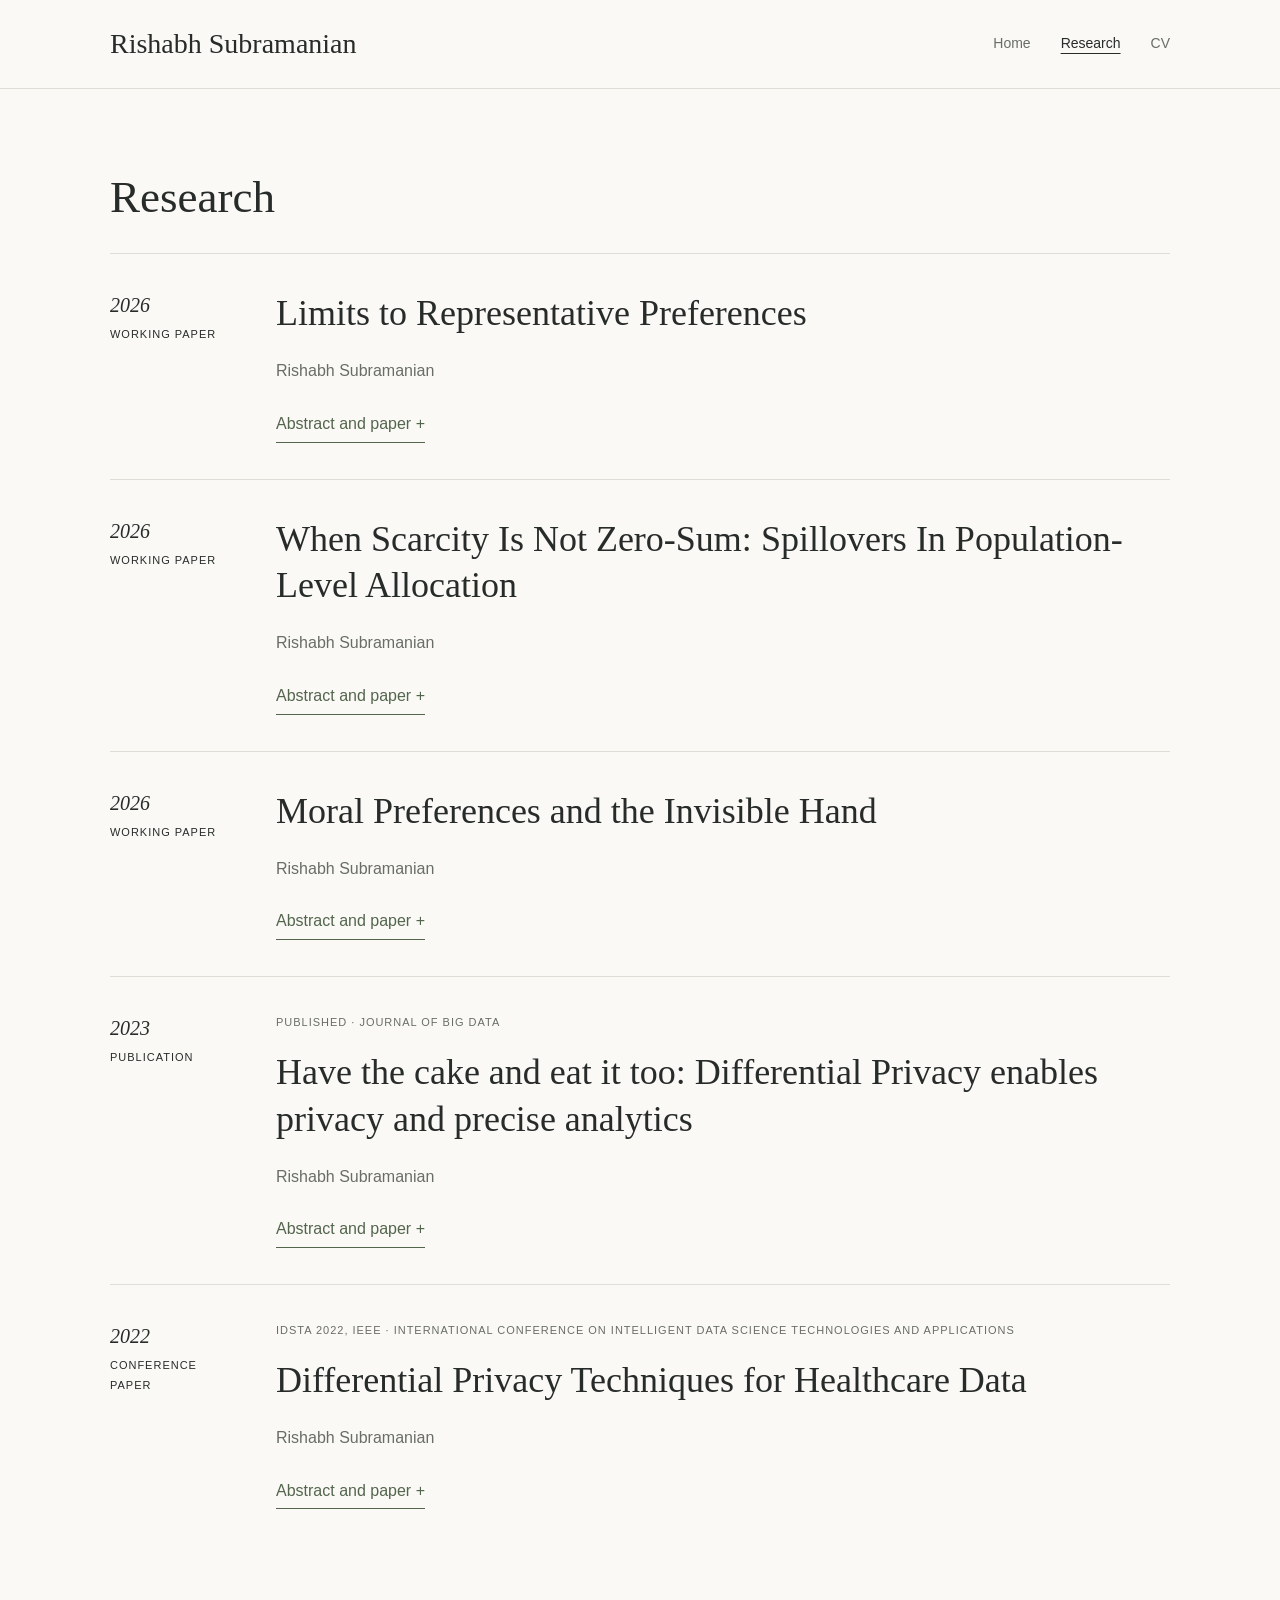
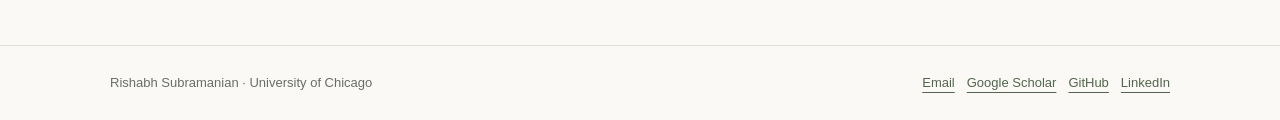
==== research/index.html @ 196c3efc "Add favicon" ====
<!doctype html>
<html lang="en">
<head>
  <meta charset="utf-8">
  <meta name="viewport" content="width=device-width, initial-scale=1">
  <meta name="description" content="Rishabh Subramanian — economics and mathematics at the University of Chicago. Research and curriculum vitae.">
  <title>Research | Rishabh Subramanian</title>
  <link rel="stylesheet" href="/style.css">
  <link rel="icon" type="image/svg+xml" href="/favicon.svg">
</head>
<body>
  <a class="skip-link" href="#main">Skip to content</a>
  <header class="site-header">
    <div class="container header-inner">
      <a class="wordmark" href="index.html">Rishabh Subramanian</a>
      <nav aria-label="Main navigation"><a href="/">Home</a><a href="/research/" aria-current="page">Research</a><a href="/cv.pdf">CV</a></nav>
    </div>
  </header>
  <main id="main" class="container">
    <section class="narrow" aria-labelledby="research-title">
      <h1 id="research-title">Research</h1>

      <article class="paper">
        <div class="paper-meta">
          <span class="paper-year">2026</span>
          <span class="paper-type">Working paper</span>
        </div>
        <div class="paper-content">
          <!-- <p class="paper-status"></p> -->
          <h2 class="paper-title">Limits to Representative Preferences</h2>
          <p class="paper-authors">Rishabh Subramanian</p>
          <details class="paper-details">
            <summary>Abstract and paper</summary>
            <div class="paper-abstract">
              <p>
                Your abstract goes here.
              </p>
              <a href="/research/papers/Limits to Representative Preferences.pdf">Read paper (PDF) ↗</a>
            </div>
          </details>
        </div>
      </article>

      <article class="paper">
        <div class="paper-meta">
          <span class="paper-year">2026</span>
          <span class="paper-type">Working paper</span>
        </div>
        <div class="paper-content">
          <!-- <p class="paper-status"></p> -->
          <h2 class="paper-title">When Scarcity Is Not Zero-Sum: Spillovers In Population-Level Allocation</h2>
          <p class="paper-authors">Rishabh Subramanian</p>
          <details class="paper-details">
            <summary>Abstract and paper</summary>
            <div class="paper-abstract">
              <p>
                Your abstract goes here.
              </p>
              <a href="/research/papers/When Scarcity Is Not Zero-Sum.pdf">Read paper (PDF) ↗</a>
            </div>
          </details>
        </div>
      </article>

      <article class="paper">
        <div class="paper-meta">
          <span class="paper-year">2026</span>
          <span class="paper-type">Working paper</span>
        </div>
        <div class="paper-content">
          <!-- <p class="paper-status"></p> -->
          <h2 class="paper-title">Moral Preferences and the Invisible Hand</h2>
          <p class="paper-authors">Rishabh Subramanian</p>
          <details class="paper-details">
            <summary>Abstract and paper</summary>
            <div class="paper-abstract">
              <p>
                I study the efficiency of firms' production decisions when these decisions generate costs for consumers with moral concerns. Specifically, I study firms' choices between ethical and unethical production regimes when compared to an efficient benchmark. Firms only observe consumers' behavioral responses to moral concern, i.e., the change in their demand, while the efficient benchmark would value the level of moral harm itself. Two economies that differ in their level of moral harm faced by consumers may induce the same regime choice by firms even when the efficient benchmark would differ. I show that this leads to firms generically making inefficient regime choices when consumers display intermediate levels of moral concern, while they choose efficiently for high and low levels of moral concern. When moral concern rises, demand can become less elastic, letting firms generate greater markups in the unethical regime, which causes firms to persist with unethical production even when inefficient. In contrast, if the fall in demand due to increased moral concern is high enough, firms may choose to produce ethically even when the cost saving from unethical production makes switching to ethical production inefficient. A corrective Pigouvian tax or subsidy can restore efficiency in principle, but its rate cannot be identified from market data alone.
              </p>
              <a href="/research/papers/Moral Preferences and the Invisible Hand.pdf">Read paper (PDF) ↗</a>
            </div>
          </details>
        </div>
      </article>

      <article class="paper">
        <div class="paper-meta">
          <span class="paper-year">2023</span>
          <span class="paper-type">Publication</span>
        </div>
        <div class="paper-content">
          <p class="paper-status">Published · Journal of Big Data</p>
          <h2 class="paper-title">Have the cake and eat it too: Differential Privacy enables privacy and precise analytics</h2>
          <p class="paper-authors">Rishabh Subramanian</p>
          <details class="paper-details">
            <summary>Abstract and paper</summary>
            <div class="paper-abstract">
              <p>
                Existing research in differential privacy, whose applications have exploded across functional areas in the last few years, describes an intrinsic trade-off between the privacy of a dataset and its utility for analytics. Resolving this trade-off critically impacts potential applications of differential privacy to protect privacy in datasets even while enabling analytics using them. In contrast to the existing literature, this paper shows how differential privacy can be employed to precisely—not approximately—retrieve the analytics on the original dataset. We examine, conceptually and empirically, the impact of noise addition on the quality of data analytics. We show that the accuracy of analytics following noise addition increases with the privacy budget and the variance of the independent variable. Also, the accuracy of analytics following noise addition increases disproportionately with an increase in the privacy budget when the variance of the independent variable is greater. Using actual data to which we add Laplace noise, we provide evidence supporting these two predictions. We then demonstrate our central thesis that, once the privacy budget employed for differential privacy is declared and certain conditions for noise addition are satisfied, the slope parameters in the original dataset can be accurately retrieved using the estimates in the modified dataset of the variance of the independent variable and the slope parameter. Thus, differential privacy can enable robust privacy as well as precise data analytics.
              </p>
              <a href="/research/papers/Have the cake and eat it too.pdf">Read paper (PDF) ↗</a>
            </div>
          </details>
        </div>
      </article>

      <article class="paper">
        <div class="paper-meta">
          <span class="paper-year">2022</span>
          <span class="paper-type">Conference paper</span>
        </div>
        <div class="paper-content">
          <p class="paper-status">IDSTA 2022, IEEE · International Conference on Intelligent Data Science Technologies and Applications</p>
          <h2 class="paper-title">Differential Privacy Techniques for Healthcare Data</h2>
          <p class="paper-authors">Rishabh Subramanian</p>
          <details class="paper-details">
            <summary>Abstract and paper</summary>
            <div class="paper-abstract">
              <p>
                This paper analyzes techniques to enable differential privacy by adding Laplace noise to healthcare data. First, as healthcare data contain natural constraints for data to take only integral values, we show that drawing only integral values does not provide differential privacy. In contrast, rounding randomly drawn values to the nearest integer provides differential privacy. Second, when a variable is constructed using two other variables, noise must be added to only one of them. Third, if the constructed variable is a fraction, then noise must be added to its constituent private variables, and not to the fraction directly. Fourth, the accuracy of analytics following noise addition increases with the privacy budget, ϵ, and the variance of the independent variable. Finally, the accuracy of analytics following noise addition increases disproportionately with an increase in the privacy budget when the variance of the independent variable is greater. Using actual healthcare data, we provide evidence supporting the two predictions on the accuracy of data analytics. Crucially, to enable accuracy of data analytics with differential privacy, we derive a relationship to extract the slope parameter in the original dataset using the slope parameter in the noisy dataset.
              </p>
              <a href="/research/papers/Differential Privacy Techniques for Healthcare Data.pdf">Read paper (PDF) ↗</a>
            </div>
          </details>
        </div>
      </article>

    </section>
  </main>
  <footer class="site-footer">
    <div class="container footer-inner">
      <p>Rishabh Subramanian · University of Chicago</p>
    
      <div class="footer-links">
        <a href="mailto:rishabhs@uchicago.edu">Email</a>
        <a href="https://scholar.google.com/citations?user=x4bt2sMAAAAJ&hl=en">Google Scholar</a>
        <a href="https://github.com/RishabhSubramanian">GitHub</a>
        <a href="www.linkedin.com/in/rishabh-subramanian-816322282">LinkedIn</a>
      </div>
    </div>
  </footer>
</body>
</html>
---- style.css ----
* { box-sizing: border-box; }
:root { --paper: #faf9f6; --ink: #272b29; --muted: #696d67; --line: #dedfd7; --accent: #53654d; }
body { margin: 0; background: var(--paper); color: var(--ink); font-family: Arial, sans-serif; font-size: 16px; line-height: 1.8; }
a { color: var(--accent); text-underline-offset: 5px; }
a:hover { color: var(--ink); }
a:focus-visible { outline: 2px solid var(--accent); outline-offset: 6px; }
.container { width: min(1060px, calc(100% - 48px)); margin-inline: auto; }
.site-header { border-bottom: 1px solid var(--line); }
.header-inner { display: flex; align-items: center; justify-content: space-between; gap: 32px; padding-block: 28px; }
.wordmark { font: 28px Georgia, serif; color: var(--ink); text-decoration: none; }
nav { display: flex; gap: 30px; }
nav a { font-size: 14px; color: var(--muted); text-decoration: none; }
nav a[aria-current="page"] { color: var(--ink); text-decoration: underline; }
main { min-height: 65vh; padding-block: 80px 100px; }
.home { display: grid; grid-template-columns: 300px 1fr; gap: 80px; align-items: start; }
figure { margin: 0; }
.portrait, .portrait-placeholder { width: 100%; aspect-ratio: 4 / 5; object-fit: cover; border-radius: 2px; }
.portrait-placeholder { display: grid; place-items: center; background: #e9e9e1; color: #7a8273; font: 64px Georgia, serif; }
figcaption { color: var(--muted); font-size: 12px; margin-top: 10px; }
.eyebrow { margin: 0 0 20px; color: var(--muted); font-size: 11px; letter-spacing: .17em; text-transform: uppercase; }
h1, h2, h3 { font-family: Georgia, serif; font-weight: 400; line-height: 1.25; }
h1 { font-size: clamp(32px, 4vw, 45px); margin: 0 0 28px; }
h2 { font-size: 28px; }
h3 { font-size: 25px; margin: 0 0 14px; }
p { margin: 0 0 20px; }
.intro p:not(.eyebrow) { color: #51564f; }
.page-links { display: flex; flex-wrap: wrap; gap: 28px; margin-top: 32px; }
.narrow { max-width: 760px; }
.paper { display: grid; grid-template-columns: 130px minmax(0, 1fr); gap: 36px; padding: 36px 0; border-top: 1px solid var(--line); }
.paper-meta { display: flex; flex-direction: column; align-items: flex-start; gap: 8px; padding-top: 4px; }
.paper-year { font: italic 20px Georgia, serif; }
.paper-type,
.paper-status { font-size: 11px; letter-spacing: 0.09em; text-transform: uppercase; }
.paper-type { color: var(--ink); }
.paper-status { margin: 0 0 16px; color: var(--muted); }
.paper-title { margin: 0 0 20px; font-size: clamp(26px, 3vw, 36px); line-height: 1.3; }
.paper-authors { margin: 0 0 24px; color: var(--muted); }
.paper-details summary { display: inline-block; color: var(--accent); cursor: pointer; list-style: none; border-bottom: 1px solid currentColor; padding-bottom: 3px; }
.paper-details summary::-webkit-details-marker { display: none; }
.paper-details summary::after { content: " +"; }
.paper-details[open] summary::after { content: " −"; }
.paper-abstract { margin-top: 22px; }
.paper-abstract p { margin: 0 0 18px; }
@media (max-width: 600px) { .paper { grid-template-columns: 1fr; gap: 16px; } .paper-meta { flex-direction: row; align-items: baseline; gap: 16px; } }
.site-footer { border-top: 1px solid var(--line); padding-block: 25px; color: var(--muted); font-size: 13px; }
.footer-inner { display: flex; justify-content: space-between; gap: 20px; }
.site-footer p { margin: 0; }
.skip-link { position: absolute; left: 24px; top: -100px; background: var(--paper); padding: 10px; }
.skip-link:focus { top: 8px; }
@media (max-width: 760px) { .header-inner { align-items: flex-start; flex-direction: column; gap: 18px; } main { padding-block: 44px 64px; } .home { grid-template-columns: 1fr; gap: 36px; } figure { max-width: 280px; } .footer-inner { flex-direction: column; gap: 6px; } }
.footer-links { display: flex; justify-content: flex-end; flex-wrap: wrap; gap: 12px; margin-left: auto; }
section[aria-labelledby="research-title"] { width: 100%; max-width: none; }
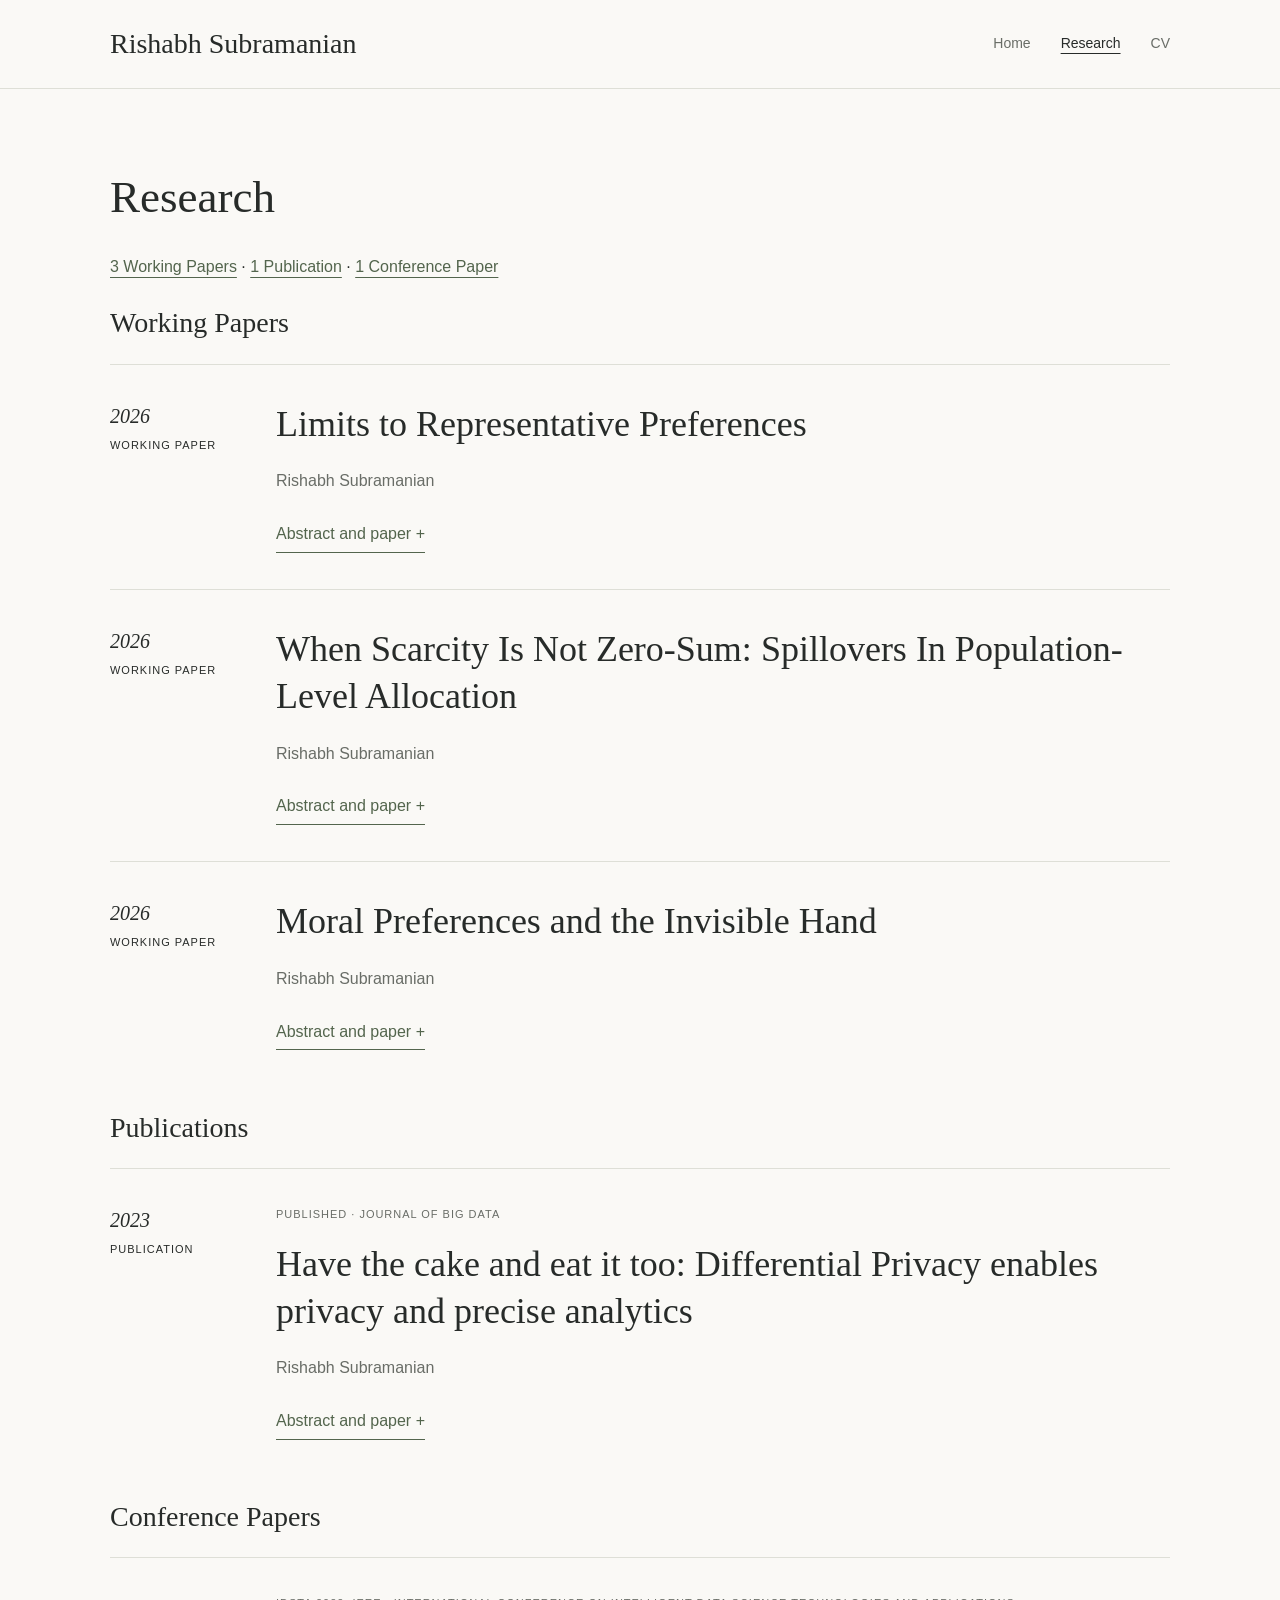
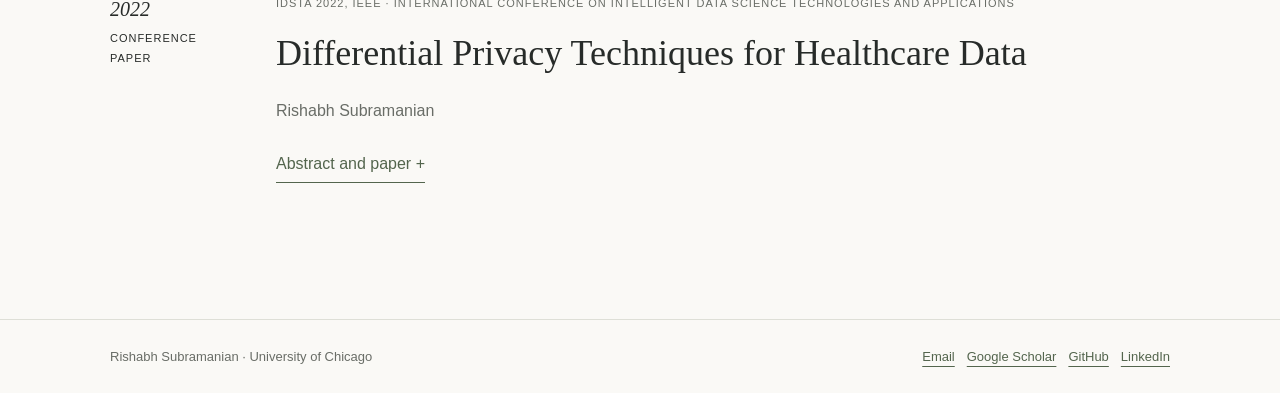
==== commit 3287cee5: "Restructured research page" ====
--- a/research/index.html
+++ b/research/index.html
@@ -19,7 +19,13 @@
   <main id="main" class="container">
     <section class="narrow" aria-labelledby="research-title">
       <h1 id="research-title">Research</h1>
+      <p class="research-summary">
+        <a href="#working-papers">3 Working Papers</a> &middot;
+        <a href="#publications">1 Publication</a> &middot;
+        <a href="#conference-papers">1 Conference Paper</a>
+      </p>
 
+      <h2 id="working-papers" class="research-heading">Working Papers</h2>
       <article class="paper">
         <div class="paper-meta">
           <span class="paper-year">2026</span>
@@ -83,6 +89,7 @@
         </div>
       </article>
 
+      <h2 id="publications" class="research-heading">Publications</h2>
       <article class="paper">
         <div class="paper-meta">
           <span class="paper-year">2023</span>
@@ -104,6 +111,7 @@
         </div>
       </article>
 
+      <h2 id="conference-papers" class="research-heading">Conference Papers</h2>
       <article class="paper">
         <div class="paper-meta">
           <span class="paper-year">2022</span>
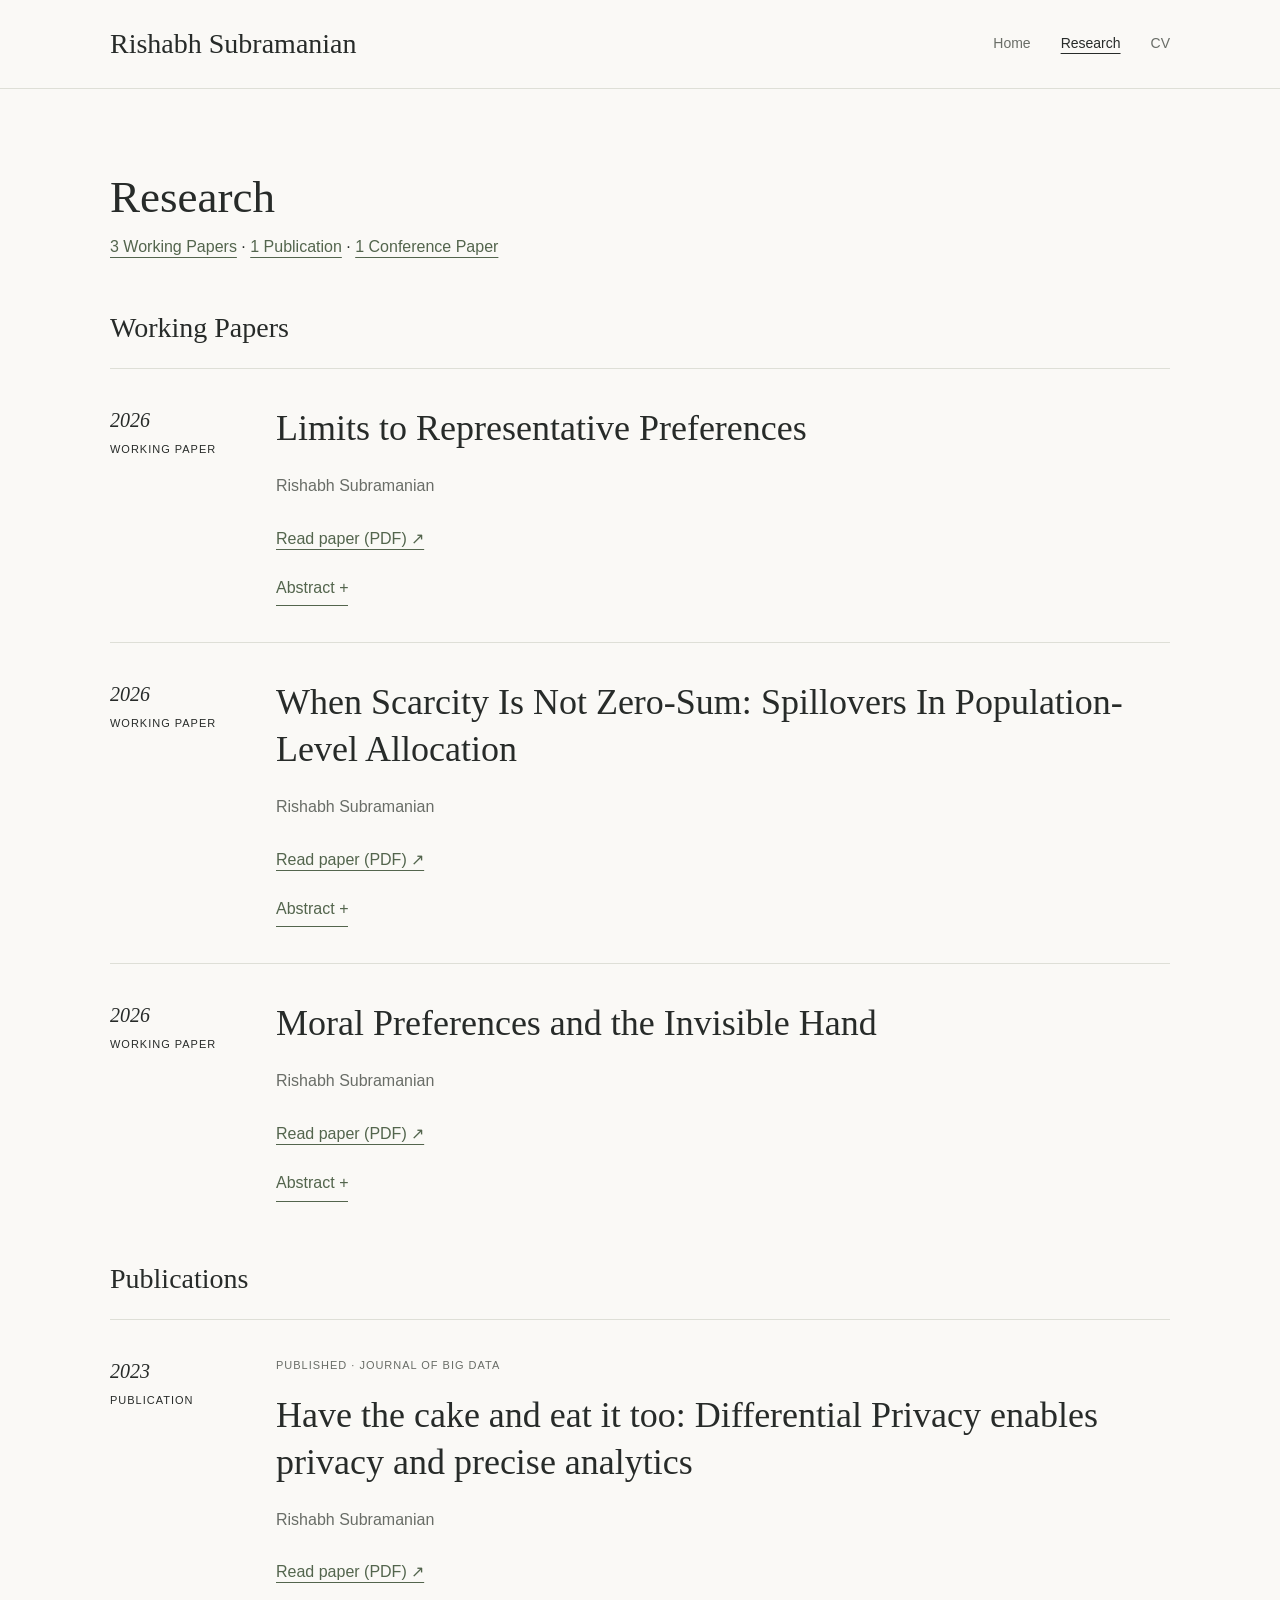
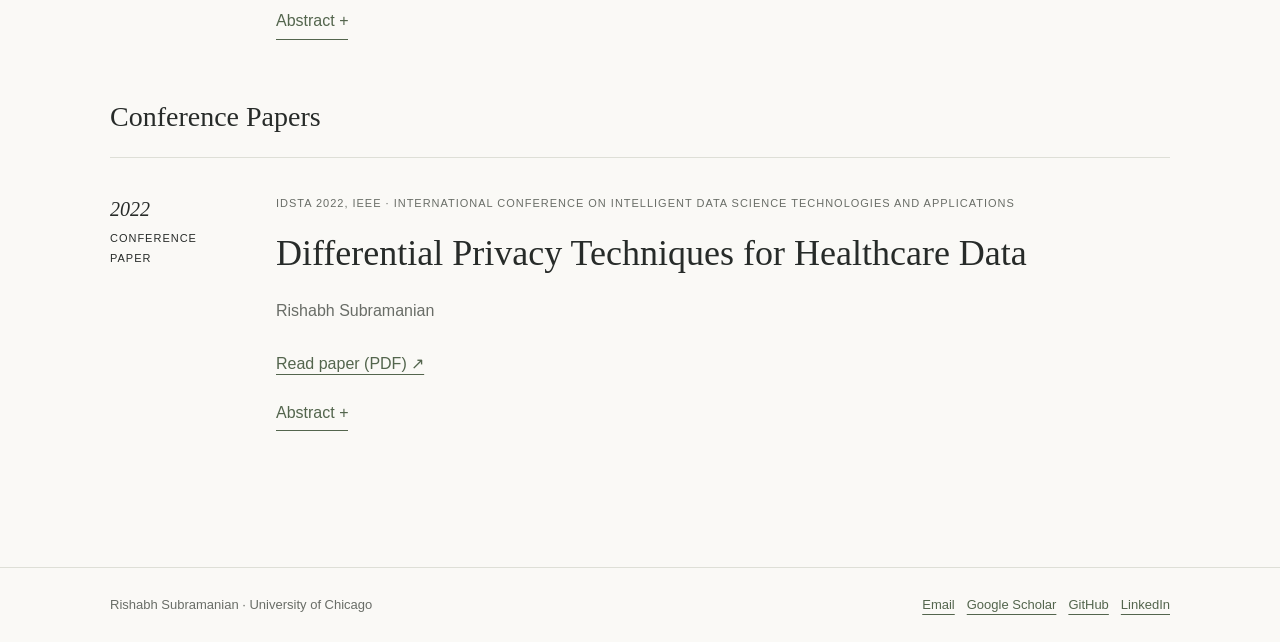
==== commit eb2fd4a2: "Restructured research page" ====
--- a/research/index.html
+++ b/research/index.html
@@ -35,13 +35,15 @@
           <!-- <p class="paper-status"></p> -->
           <h2 class="paper-title">Limits to Representative Preferences</h2>
           <p class="paper-authors">Rishabh Subramanian</p>
+          <p class="paper-links">
+            <a href="/research/papers/Limits to Representative Preferences.pdf">Read paper (PDF) ↗</a>
+          </p>
           <details class="paper-details">
-            <summary>Abstract and paper</summary>
+            <summary>Abstract</summary>
             <div class="paper-abstract">
               <p>
                 Your abstract goes here.
               </p>
-              <a href="/research/papers/Limits to Representative Preferences.pdf">Read paper (PDF) ↗</a>
             </div>
           </details>
         </div>
@@ -56,13 +58,15 @@
           <!-- <p class="paper-status"></p> -->
           <h2 class="paper-title">When Scarcity Is Not Zero-Sum: Spillovers In Population-Level Allocation</h2>
           <p class="paper-authors">Rishabh Subramanian</p>
+          <p class="paper-links">
+            <a href="/research/papers/When Scarcity Is Not Zero-Sum.pdf">Read paper (PDF) ↗</a>
+          </p>
           <details class="paper-details">
-            <summary>Abstract and paper</summary>
+            <summary>Abstract</summary>
             <div class="paper-abstract">
               <p>
                 Your abstract goes here.
               </p>
-              <a href="/research/papers/When Scarcity Is Not Zero-Sum.pdf">Read paper (PDF) ↗</a>
             </div>
           </details>
         </div>
@@ -77,13 +81,15 @@
           <!-- <p class="paper-status"></p> -->
           <h2 class="paper-title">Moral Preferences and the Invisible Hand</h2>
           <p class="paper-authors">Rishabh Subramanian</p>
+          <p class="paper-links">
+            <a href="/research/papers/Moral Preferences and the Invisible Hand.pdf">Read paper (PDF) ↗</a>
+          </p>
           <details class="paper-details">
-            <summary>Abstract and paper</summary>
+            <summary>Abstract</summary>
             <div class="paper-abstract">
               <p>
                 I study the efficiency of firms' production decisions when these decisions generate costs for consumers with moral concerns. Specifically, I study firms' choices between ethical and unethical production regimes when compared to an efficient benchmark. Firms only observe consumers' behavioral responses to moral concern, i.e., the change in their demand, while the efficient benchmark would value the level of moral harm itself. Two economies that differ in their level of moral harm faced by consumers may induce the same regime choice by firms even when the efficient benchmark would differ. I show that this leads to firms generically making inefficient regime choices when consumers display intermediate levels of moral concern, while they choose efficiently for high and low levels of moral concern. When moral concern rises, demand can become less elastic, letting firms generate greater markups in the unethical regime, which causes firms to persist with unethical production even when inefficient. In contrast, if the fall in demand due to increased moral concern is high enough, firms may choose to produce ethically even when the cost saving from unethical production makes switching to ethical production inefficient. A corrective Pigouvian tax or subsidy can restore efficiency in principle, but its rate cannot be identified from market data alone.
               </p>
-              <a href="/research/papers/Moral Preferences and the Invisible Hand.pdf">Read paper (PDF) ↗</a>
             </div>
           </details>
         </div>
@@ -99,13 +105,15 @@
           <p class="paper-status">Published · Journal of Big Data</p>
           <h2 class="paper-title">Have the cake and eat it too: Differential Privacy enables privacy and precise analytics</h2>
           <p class="paper-authors">Rishabh Subramanian</p>
+          <p class="paper-links">
+            <a href="/research/papers/Have the cake and eat it too.pdf">Read paper (PDF) ↗</a>
+          </p>
           <details class="paper-details">
-            <summary>Abstract and paper</summary>
+            <summary>Abstract</summary>
             <div class="paper-abstract">
               <p>
                 Existing research in differential privacy, whose applications have exploded across functional areas in the last few years, describes an intrinsic trade-off between the privacy of a dataset and its utility for analytics. Resolving this trade-off critically impacts potential applications of differential privacy to protect privacy in datasets even while enabling analytics using them. In contrast to the existing literature, this paper shows how differential privacy can be employed to precisely—not approximately—retrieve the analytics on the original dataset. We examine, conceptually and empirically, the impact of noise addition on the quality of data analytics. We show that the accuracy of analytics following noise addition increases with the privacy budget and the variance of the independent variable. Also, the accuracy of analytics following noise addition increases disproportionately with an increase in the privacy budget when the variance of the independent variable is greater. Using actual data to which we add Laplace noise, we provide evidence supporting these two predictions. We then demonstrate our central thesis that, once the privacy budget employed for differential privacy is declared and certain conditions for noise addition are satisfied, the slope parameters in the original dataset can be accurately retrieved using the estimates in the modified dataset of the variance of the independent variable and the slope parameter. Thus, differential privacy can enable robust privacy as well as precise data analytics.
               </p>
-              <a href="/research/papers/Have the cake and eat it too.pdf">Read paper (PDF) ↗</a>
             </div>
           </details>
         </div>
@@ -121,13 +129,15 @@
           <p class="paper-status">IDSTA 2022, IEEE · International Conference on Intelligent Data Science Technologies and Applications</p>
           <h2 class="paper-title">Differential Privacy Techniques for Healthcare Data</h2>
           <p class="paper-authors">Rishabh Subramanian</p>
+          <p class="paper-links">
+            <a href="/research/papers/Differential Privacy Techniques for Healthcare Data.pdf">Read paper (PDF) ↗</a>
+          </p>
           <details class="paper-details">
-            <summary>Abstract and paper</summary>
+            <summary>Abstract</summary>
             <div class="paper-abstract">
               <p>
                 This paper analyzes techniques to enable differential privacy by adding Laplace noise to healthcare data. First, as healthcare data contain natural constraints for data to take only integral values, we show that drawing only integral values does not provide differential privacy. In contrast, rounding randomly drawn values to the nearest integer provides differential privacy. Second, when a variable is constructed using two other variables, noise must be added to only one of them. Third, if the constructed variable is a fraction, then noise must be added to its constituent private variables, and not to the fraction directly. Fourth, the accuracy of analytics following noise addition increases with the privacy budget, ϵ, and the variance of the independent variable. Finally, the accuracy of analytics following noise addition increases disproportionately with an increase in the privacy budget when the variance of the independent variable is greater. Using actual healthcare data, we provide evidence supporting the two predictions on the accuracy of data analytics. Crucially, to enable accuracy of data analytics with differential privacy, we derive a relationship to extract the slope parameter in the original dataset using the slope parameter in the noisy dataset.
               </p>
-              <a href="/research/papers/Differential Privacy Techniques for Healthcare Data.pdf">Read paper (PDF) ↗</a>
             </div>
           </details>
         </div>
--- a/style.css
+++ b/style.css
@@ -49,4 +49,7 @@
 .skip-link:focus { top: 8px; }
 @media (max-width: 760px) { .header-inner { align-items: flex-start; flex-direction: column; gap: 18px; } main { padding-block: 44px 64px; } .home { grid-template-columns: 1fr; gap: 36px; } figure { max-width: 280px; } .footer-inner { flex-direction: column; gap: 6px; } }
 .footer-links { display: flex; justify-content: flex-end; flex-wrap: wrap; gap: 12px; margin-left: auto; }
-section[aria-labelledby="research-title"] { width: 100%; max-width: none; }+section[aria-labelledby="research-title"] { width: 100%; max-width: none; }
+#research-title { margin-bottom: 0.5rem; }
+.research-summary { margin-top: 0; margin-bottom: 0; }
+.research-summary + .research-heading { margin-top: 3rem; }
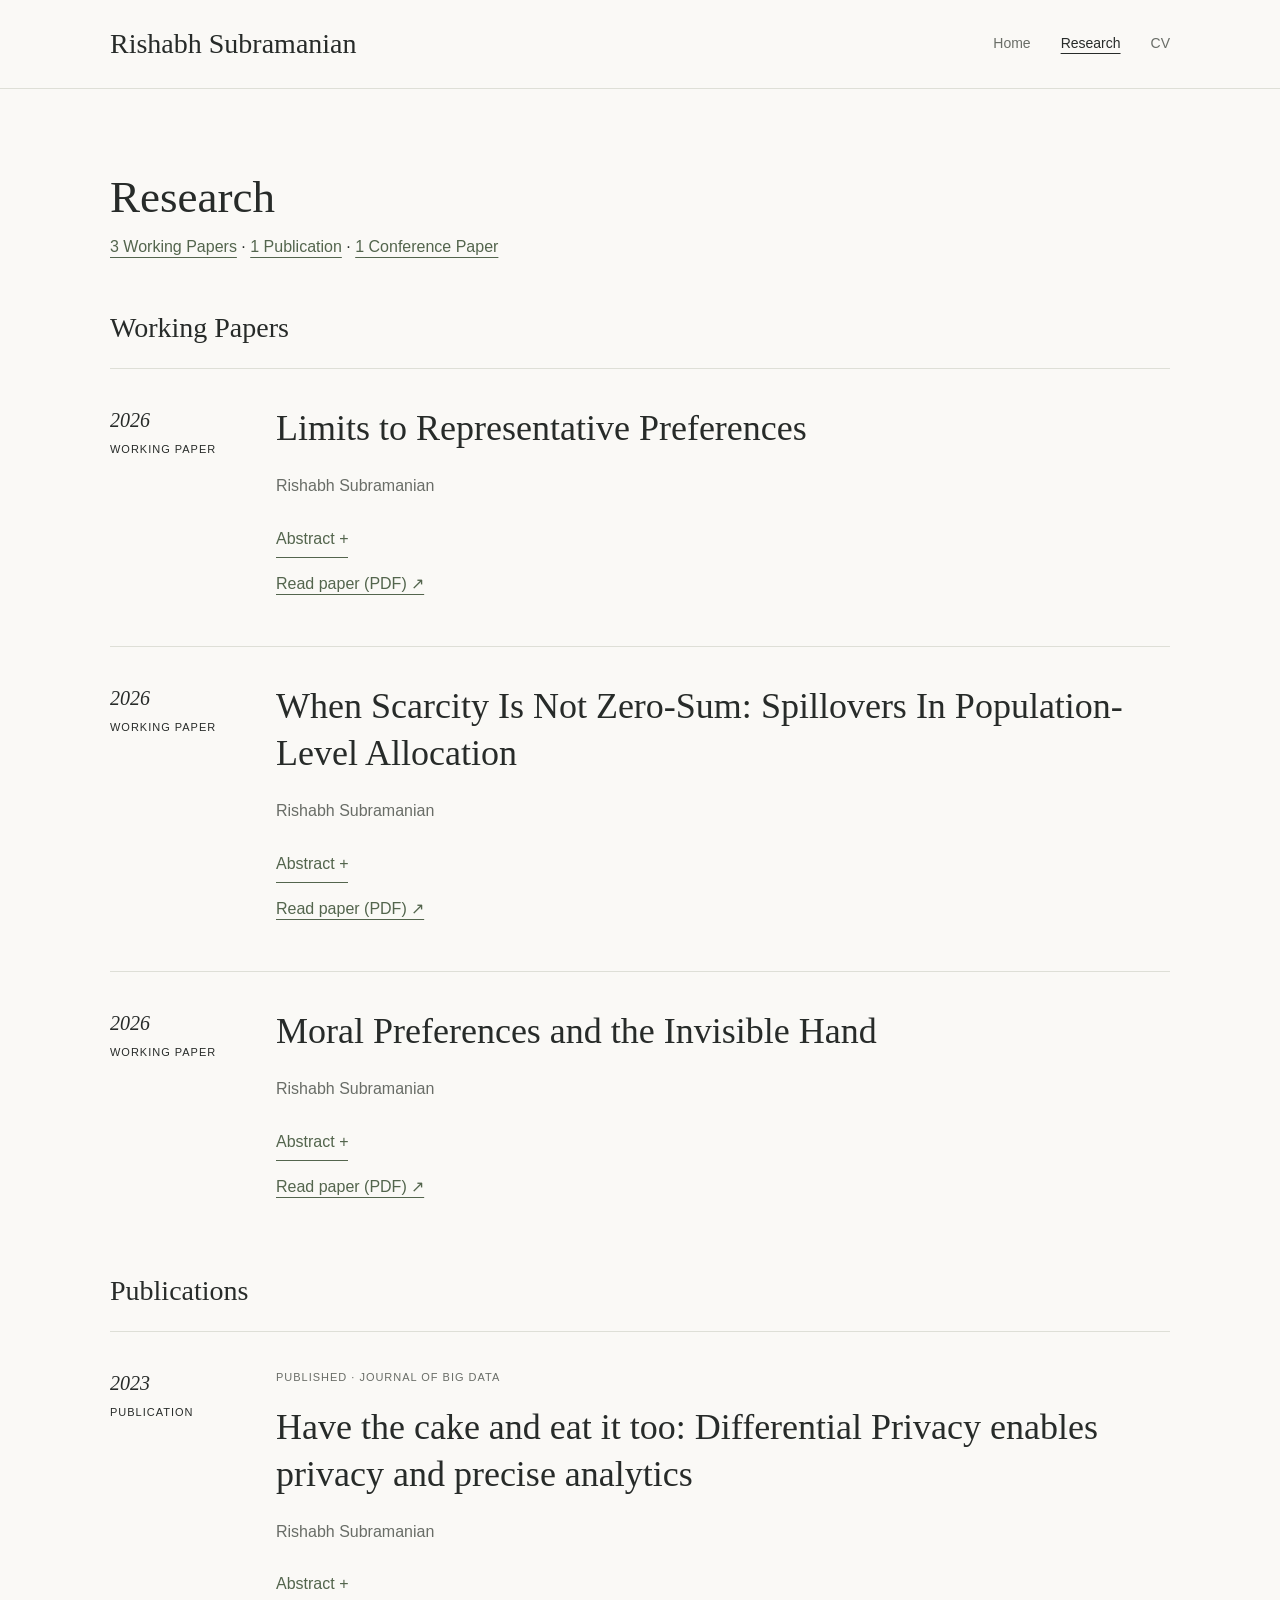
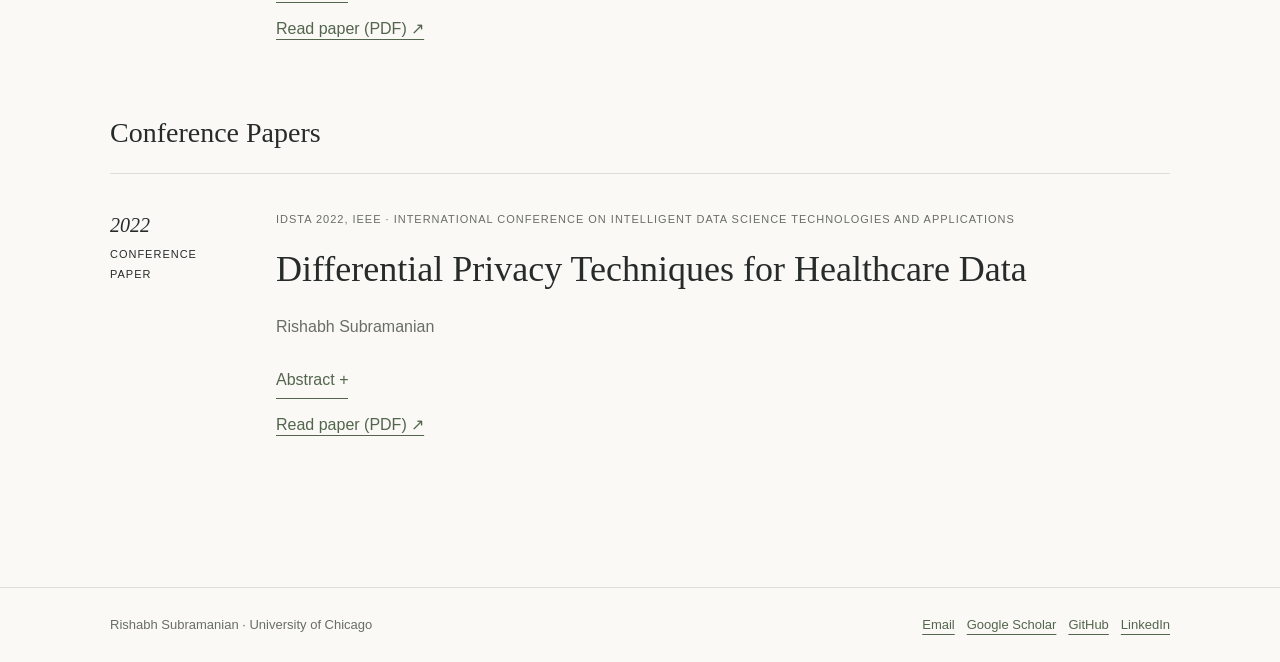
==== commit 9f9914d5: "Restructured research page" ====
--- a/research/index.html
+++ b/research/index.html
@@ -12,7 +12,7 @@
   <a class="skip-link" href="#main">Skip to content</a>
   <header class="site-header">
     <div class="container header-inner">
-      <a class="wordmark" href="index.html">Rishabh Subramanian</a>
+      <a class="wordmark" href="/">Rishabh Subramanian</a>
       <nav aria-label="Main navigation"><a href="/">Home</a><a href="/research/" aria-current="page">Research</a><a href="/cv.pdf">CV</a></nav>
     </div>
   </header>
@@ -35,9 +35,6 @@
           <!-- <p class="paper-status"></p> -->
           <h2 class="paper-title">Limits to Representative Preferences</h2>
           <p class="paper-authors">Rishabh Subramanian</p>
-          <p class="paper-links">
-            <a href="/research/papers/Limits to Representative Preferences.pdf">Read paper (PDF) ↗</a>
-          </p>
           <details class="paper-details">
             <summary>Abstract</summary>
             <div class="paper-abstract">
@@ -46,6 +43,9 @@
               </p>
             </div>
           </details>
+          <p class="paper-links">
+            <a href="/research/papers/Limits to Representative Preferences.pdf">Read paper (PDF) ↗</a>
+          </p>
         </div>
       </article>
 
@@ -58,9 +58,6 @@
           <!-- <p class="paper-status"></p> -->
           <h2 class="paper-title">When Scarcity Is Not Zero-Sum: Spillovers In Population-Level Allocation</h2>
           <p class="paper-authors">Rishabh Subramanian</p>
-          <p class="paper-links">
-            <a href="/research/papers/When Scarcity Is Not Zero-Sum.pdf">Read paper (PDF) ↗</a>
-          </p>
           <details class="paper-details">
             <summary>Abstract</summary>
             <div class="paper-abstract">
@@ -69,6 +66,9 @@
               </p>
             </div>
           </details>
+          <p class="paper-links">
+            <a href="/research/papers/When Scarcity Is Not Zero-Sum.pdf">Read paper (PDF) ↗</a>
+          </p>
         </div>
       </article>
 
@@ -80,10 +80,7 @@
         <div class="paper-content">
           <!-- <p class="paper-status"></p> -->
           <h2 class="paper-title">Moral Preferences and the Invisible Hand</h2>
-          <p class="paper-authors">Rishabh Subramanian</p>
-          <p class="paper-links">
-            <a href="/research/papers/Moral Preferences and the Invisible Hand.pdf">Read paper (PDF) ↗</a>
-          </p>
+          <p class="paper-authors">Rishabh Subramanian</p>  
           <details class="paper-details">
             <summary>Abstract</summary>
             <div class="paper-abstract">
@@ -92,6 +89,9 @@
               </p>
             </div>
           </details>
+          <p class="paper-links">
+            <a href="/research/papers/Moral Preferences and the Invisible Hand.pdf">Read paper (PDF) ↗</a>
+          </p>
         </div>
       </article>
 
@@ -105,9 +105,6 @@
           <p class="paper-status">Published · Journal of Big Data</p>
           <h2 class="paper-title">Have the cake and eat it too: Differential Privacy enables privacy and precise analytics</h2>
           <p class="paper-authors">Rishabh Subramanian</p>
-          <p class="paper-links">
-            <a href="/research/papers/Have the cake and eat it too.pdf">Read paper (PDF) ↗</a>
-          </p>
           <details class="paper-details">
             <summary>Abstract</summary>
             <div class="paper-abstract">
@@ -116,6 +113,9 @@
               </p>
             </div>
           </details>
+          <p class="paper-links">
+            <a href="/research/papers/Have the cake and eat it too.pdf">Read paper (PDF) ↗</a>
+          </p>
         </div>
       </article>
 
@@ -129,9 +129,6 @@
           <p class="paper-status">IDSTA 2022, IEEE · International Conference on Intelligent Data Science Technologies and Applications</p>
           <h2 class="paper-title">Differential Privacy Techniques for Healthcare Data</h2>
           <p class="paper-authors">Rishabh Subramanian</p>
-          <p class="paper-links">
-            <a href="/research/papers/Differential Privacy Techniques for Healthcare Data.pdf">Read paper (PDF) ↗</a>
-          </p>
           <details class="paper-details">
             <summary>Abstract</summary>
             <div class="paper-abstract">
@@ -140,6 +137,9 @@
               </p>
             </div>
           </details>
+          <p class="paper-links">
+            <a href="/research/papers/Differential Privacy Techniques for Healthcare Data.pdf">Read paper (PDF) ↗</a>
+          </p>
         </div>
       </article>
 
--- a/style.css
+++ b/style.css
@@ -52,4 +52,6 @@
 section[aria-labelledby="research-title"] { width: 100%; max-width: none; }
 #research-title { margin-bottom: 0.5rem; }
 .research-summary { margin-top: 0; margin-bottom: 0; }
-.research-summary + .research-heading { margin-top: 3rem; }+.research-summary + .research-heading { margin-top: 3rem; }
+.paper-links { margin: 0.75rem 0; }
+.paper-links + .paper-details { margin-top: 0; }
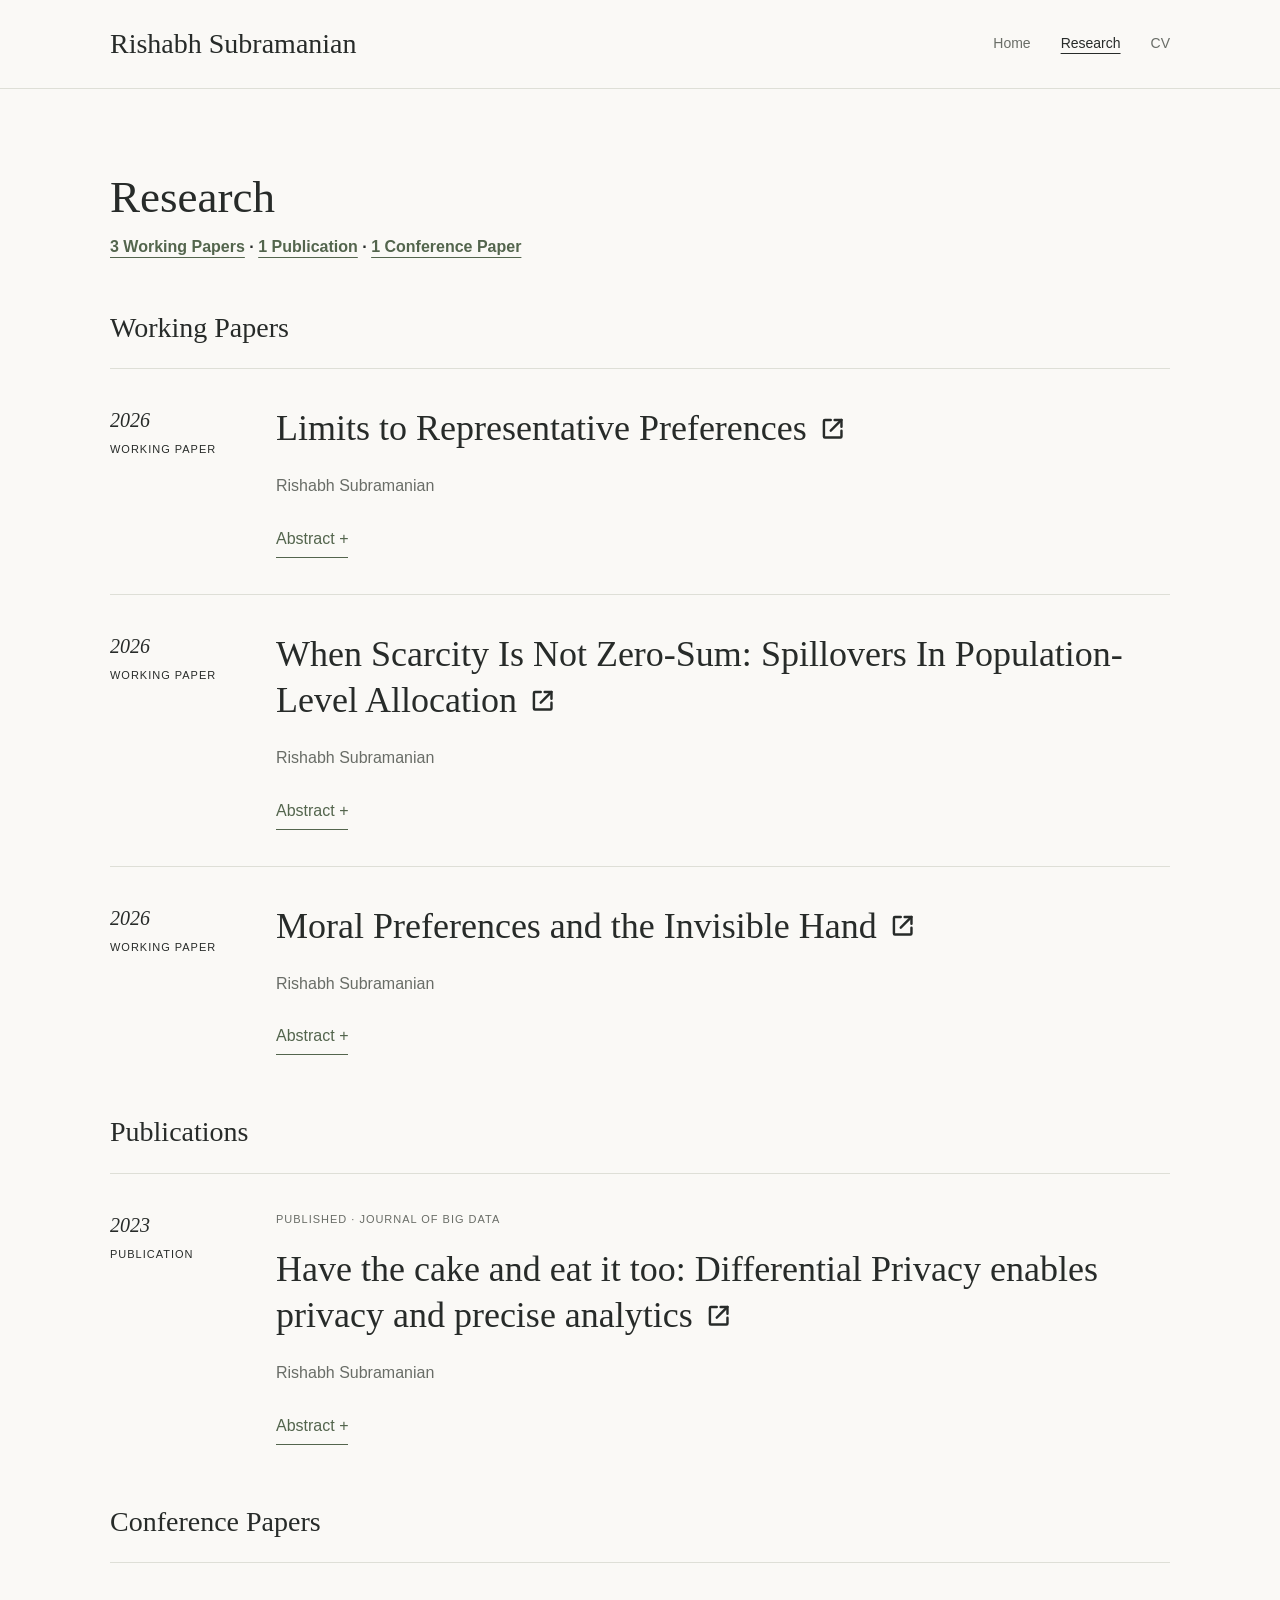
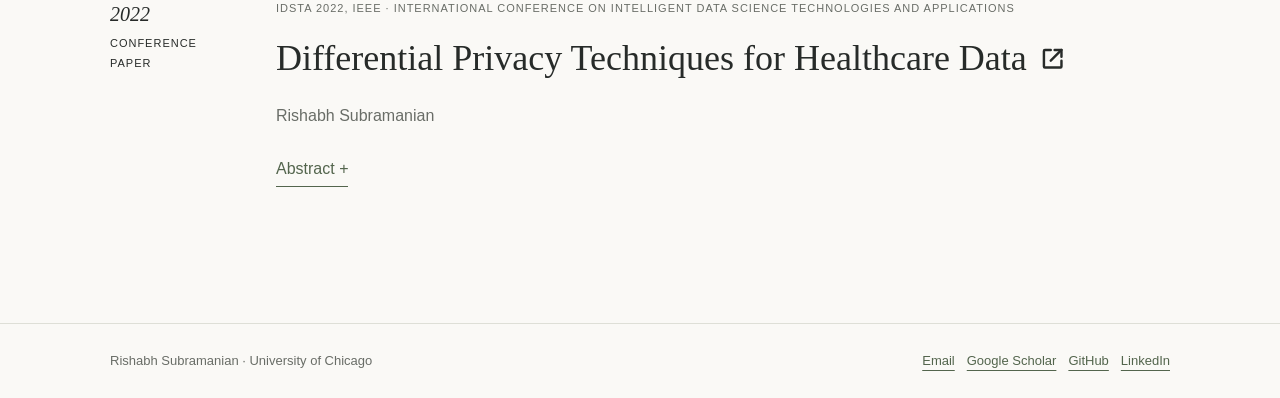
==== commit eb19e7f6: "Restructured research page" ====
--- a/research/index.html
+++ b/research/index.html
@@ -19,11 +19,11 @@
   <main id="main" class="container">
     <section class="narrow" aria-labelledby="research-title">
       <h1 id="research-title">Research</h1>
-      <p class="research-summary">
+      <h4 class="research-summary">
         <a href="#working-papers">3 Working Papers</a> &middot;
         <a href="#publications">1 Publication</a> &middot;
         <a href="#conference-papers">1 Conference Paper</a>
-      </p>
+      </h4>
 
       <h2 id="working-papers" class="research-heading">Working Papers</h2>
       <article class="paper">
@@ -33,7 +33,16 @@
         </div>
         <div class="paper-content">
           <!-- <p class="paper-status"></p> -->
-          <h2 class="paper-title">Limits to Representative Preferences</h2>
+          <h2 class="paper-title">
+            <a href="/research/papers/Limits to Representative Preferences.pdf" aria-label="Limits to Representative Preferences (PDF)">
+              Limits to Representative Preferences <svg class="paper-icon" viewBox="0 0 24 24"
+                  fill="none" stroke="currentColor" stroke-width="2.5"
+                  stroke-linecap="round" stroke-linejoin="round"
+                  aria-hidden="true" focusable="false">
+                <path d="M14 3h7v7"/>
+                <path d="M10 14 21 3"/>
+                <path d="M21 14v6a1 1 0 0 1-1 1H4a1 1 0 0 1-1-1V4a1 1 0 0 1 1-1h6"/>
+              </svg></a></h2>
           <p class="paper-authors">Rishabh Subramanian</p>
           <details class="paper-details">
             <summary>Abstract</summary>
@@ -43,9 +52,6 @@
               </p>
             </div>
           </details>
-          <p class="paper-links">
-            <a href="/research/papers/Limits to Representative Preferences.pdf">Read paper (PDF) ↗</a>
-          </p>
         </div>
       </article>
 
@@ -56,7 +62,16 @@
         </div>
         <div class="paper-content">
           <!-- <p class="paper-status"></p> -->
-          <h2 class="paper-title">When Scarcity Is Not Zero-Sum: Spillovers In Population-Level Allocation</h2>
+          <h2 class="paper-title">
+            <a href="/research/papers/When Scarcity Is Not Zero-Sum.pdf" aria-label="When Scarcity Is Not Zero-Sum: Spillovers In Population-Level Allocation (PDF)">
+              When Scarcity Is Not Zero-Sum: Spillovers In Population-Level Allocation <svg class="paper-icon" viewBox="0 0 24 24"
+                  fill="none" stroke="currentColor" stroke-width="2.5"
+                  stroke-linecap="round" stroke-linejoin="round"
+                  aria-hidden="true" focusable="false">
+                <path d="M14 3h7v7"/>
+                <path d="M10 14 21 3"/>
+                <path d="M21 14v6a1 1 0 0 1-1 1H4a1 1 0 0 1-1-1V4a1 1 0 0 1 1-1h6"/>
+              </svg></a></h2>
           <p class="paper-authors">Rishabh Subramanian</p>
           <details class="paper-details">
             <summary>Abstract</summary>
@@ -66,9 +81,6 @@
               </p>
             </div>
           </details>
-          <p class="paper-links">
-            <a href="/research/papers/When Scarcity Is Not Zero-Sum.pdf">Read paper (PDF) ↗</a>
-          </p>
         </div>
       </article>
 
@@ -79,7 +91,16 @@
         </div>
         <div class="paper-content">
           <!-- <p class="paper-status"></p> -->
-          <h2 class="paper-title">Moral Preferences and the Invisible Hand</h2>
+          <h2 class="paper-title">
+            <a href="/research/papers/Moral Preferences and the Invisible Hand.pdf" aria-label="Moral Preferences and the Invisible Hand (PDF)">
+              Moral Preferences and the Invisible Hand <svg class="paper-icon" viewBox="0 0 24 24"
+                  fill="none" stroke="currentColor" stroke-width="2.5"
+                  stroke-linecap="round" stroke-linejoin="round"
+                  aria-hidden="true" focusable="false">
+                <path d="M14 3h7v7"/>
+                <path d="M10 14 21 3"/>
+                <path d="M21 14v6a1 1 0 0 1-1 1H4a1 1 0 0 1-1-1V4a1 1 0 0 1 1-1h6"/>
+              </svg></a></h2>
           <p class="paper-authors">Rishabh Subramanian</p>  
           <details class="paper-details">
             <summary>Abstract</summary>
@@ -89,9 +110,6 @@
               </p>
             </div>
           </details>
-          <p class="paper-links">
-            <a href="/research/papers/Moral Preferences and the Invisible Hand.pdf">Read paper (PDF) ↗</a>
-          </p>
         </div>
       </article>
 
@@ -103,7 +121,16 @@
         </div>
         <div class="paper-content">
           <p class="paper-status">Published · Journal of Big Data</p>
-          <h2 class="paper-title">Have the cake and eat it too: Differential Privacy enables privacy and precise analytics</h2>
+          <h2 class="paper-title">
+            <a href="/research/papers/Have the cake and eat it too.pdf" aria-label="Have the cake and eat it too: Differential Privacy enables privacy and precise analytics (PDF)">
+              Have the cake and eat it too: Differential Privacy enables privacy and precise analytics <svg class="paper-icon" viewBox="0 0 24 24"
+                  fill="none" stroke="currentColor" stroke-width="2.5"
+                  stroke-linecap="round" stroke-linejoin="round"
+                  aria-hidden="true" focusable="false">
+                <path d="M14 3h7v7"/>
+                <path d="M10 14 21 3"/>
+                <path d="M21 14v6a1 1 0 0 1-1 1H4a1 1 0 0 1-1-1V4a1 1 0 0 1 1-1h6"/>
+              </svg></a></h2>
           <p class="paper-authors">Rishabh Subramanian</p>
           <details class="paper-details">
             <summary>Abstract</summary>
@@ -113,9 +140,6 @@
               </p>
             </div>
           </details>
-          <p class="paper-links">
-            <a href="/research/papers/Have the cake and eat it too.pdf">Read paper (PDF) ↗</a>
-          </p>
         </div>
       </article>
 
@@ -127,7 +151,16 @@
         </div>
         <div class="paper-content">
           <p class="paper-status">IDSTA 2022, IEEE · International Conference on Intelligent Data Science Technologies and Applications</p>
-          <h2 class="paper-title">Differential Privacy Techniques for Healthcare Data</h2>
+          <h2 class="paper-title">
+            <a href="/research/papers/Differential Privacy Techniques for Healthcare Data.pdf" aria-label="Differential Privacy Techniques for Healthcare Data (PDF)">
+              Differential Privacy Techniques for Healthcare Data <svg class="paper-icon" viewBox="0 0 24 24"
+                  fill="none" stroke="currentColor" stroke-width="2.5"
+                  stroke-linecap="round" stroke-linejoin="round"
+                  aria-hidden="true" focusable="false">
+                <path d="M14 3h7v7"/>
+                <path d="M10 14 21 3"/>
+                <path d="M21 14v6a1 1 0 0 1-1 1H4a1 1 0 0 1-1-1V4a1 1 0 0 1 1-1h6"/>
+              </svg></a></h2>
           <p class="paper-authors">Rishabh Subramanian</p>
           <details class="paper-details">
             <summary>Abstract</summary>
@@ -137,9 +170,6 @@
               </p>
             </div>
           </details>
-          <p class="paper-links">
-            <a href="/research/papers/Differential Privacy Techniques for Healthcare Data.pdf">Read paper (PDF) ↗</a>
-          </p>
         </div>
       </article>
 
@@ -153,7 +183,7 @@
         <a href="mailto:rishabhs@uchicago.edu">Email</a>
         <a href="https://scholar.google.com/citations?user=x4bt2sMAAAAJ&hl=en">Google Scholar</a>
         <a href="https://github.com/RishabhSubramanian">GitHub</a>
-        <a href="www.linkedin.com/in/rishabh-subramanian-816322282">LinkedIn</a>
+        <a href="https://www.linkedin.com/in/rishabh-subramanian-816322282/">LinkedIn</a>
       </div>
     </div>
   </footer>
--- a/style.css
+++ b/style.css
@@ -54,4 +54,8 @@
 .research-summary { margin-top: 0; margin-bottom: 0; }
 .research-summary + .research-heading { margin-top: 3rem; }
 .paper-links { margin: 0.75rem 0; }
-.paper-links + .paper-details { margin-top: 0; }+.paper-links + .paper-details { margin-top: 0; }
+.paper-title a { color: inherit; text-decoration: none; border-bottom: none; }
+.paper-title a:hover,
+.paper-title a:focus-visible { text-decoration: underline; text-decoration-thickness: 1px; text-underline-offset: 0.15em; }
+.paper-icon { display: inline-block; width: 0.65em; height: 0.65em; margin-left: 0.15em; vertical-align: baseline; color: inherit; }
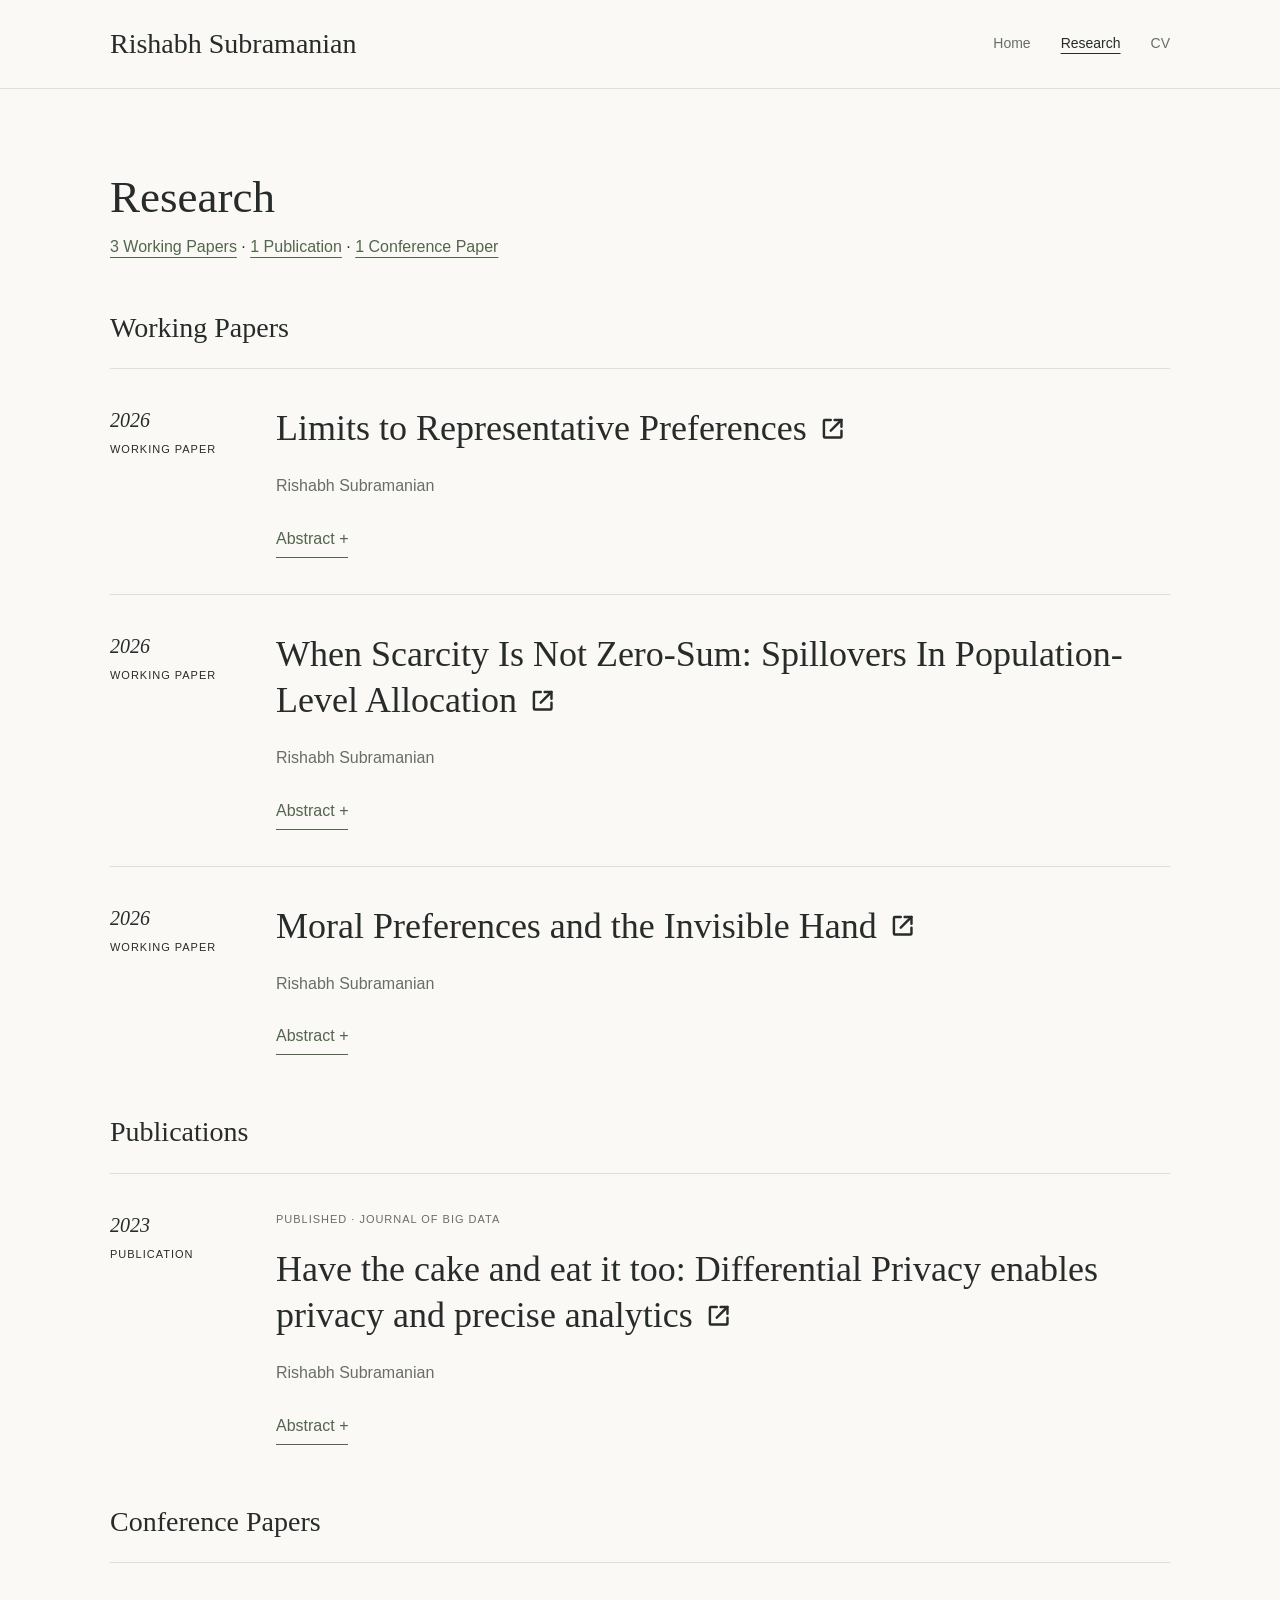
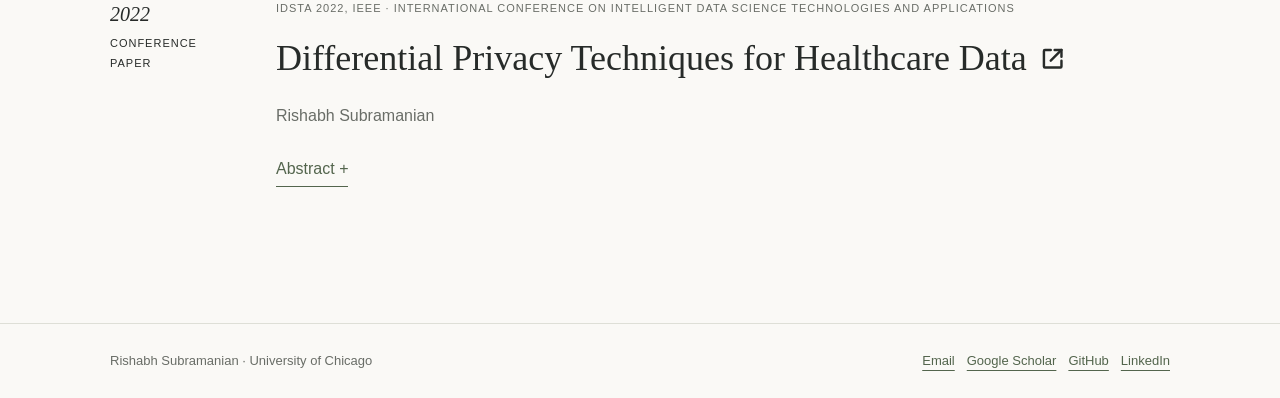
==== commit f1cc66ae: "Restructured research page" ====
--- a/research/index.html
+++ b/research/index.html
@@ -19,11 +19,11 @@
   <main id="main" class="container">
     <section class="narrow" aria-labelledby="research-title">
       <h1 id="research-title">Research</h1>
-      <h4 class="research-summary">
+      <p class="research-summary">
         <a href="#working-papers">3 Working Papers</a> &middot;
         <a href="#publications">1 Publication</a> &middot;
         <a href="#conference-papers">1 Conference Paper</a>
-      </h4>
+      </p>
 
       <h2 id="working-papers" class="research-heading">Working Papers</h2>
       <article class="paper">
